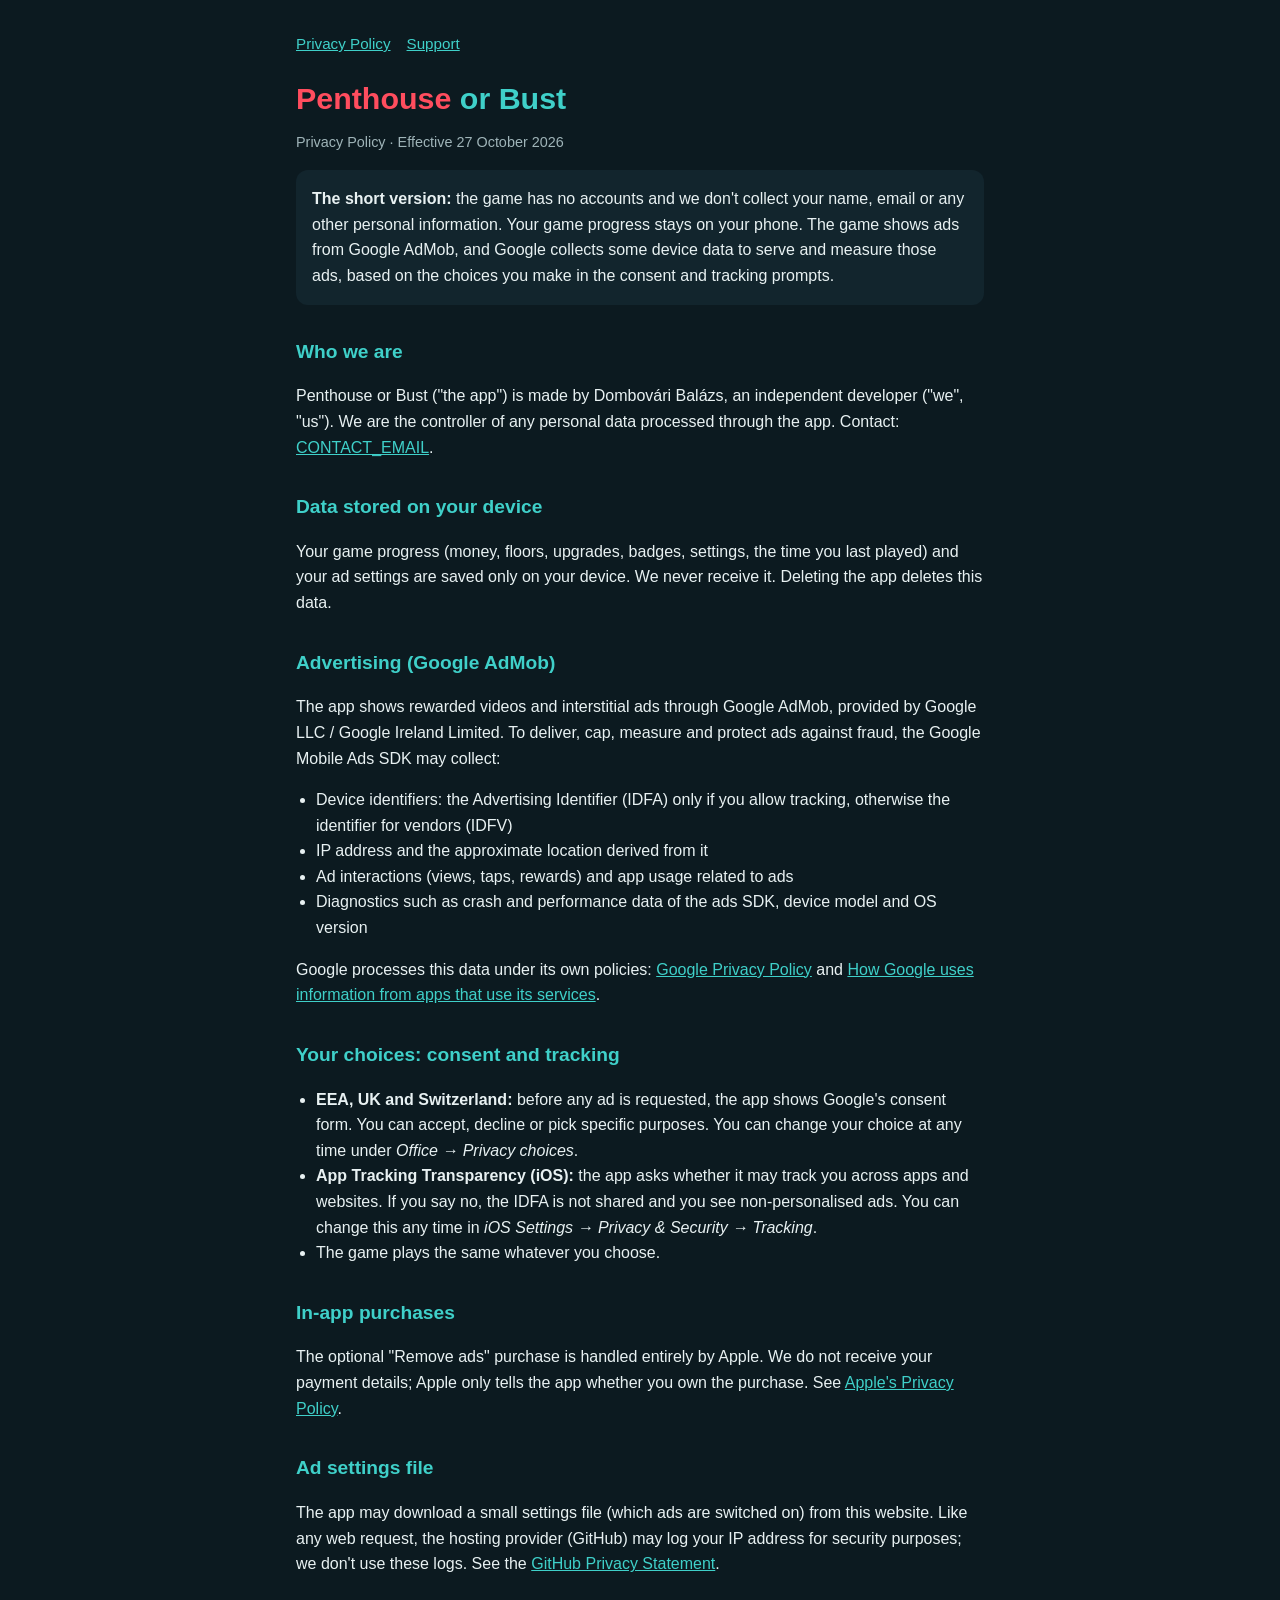
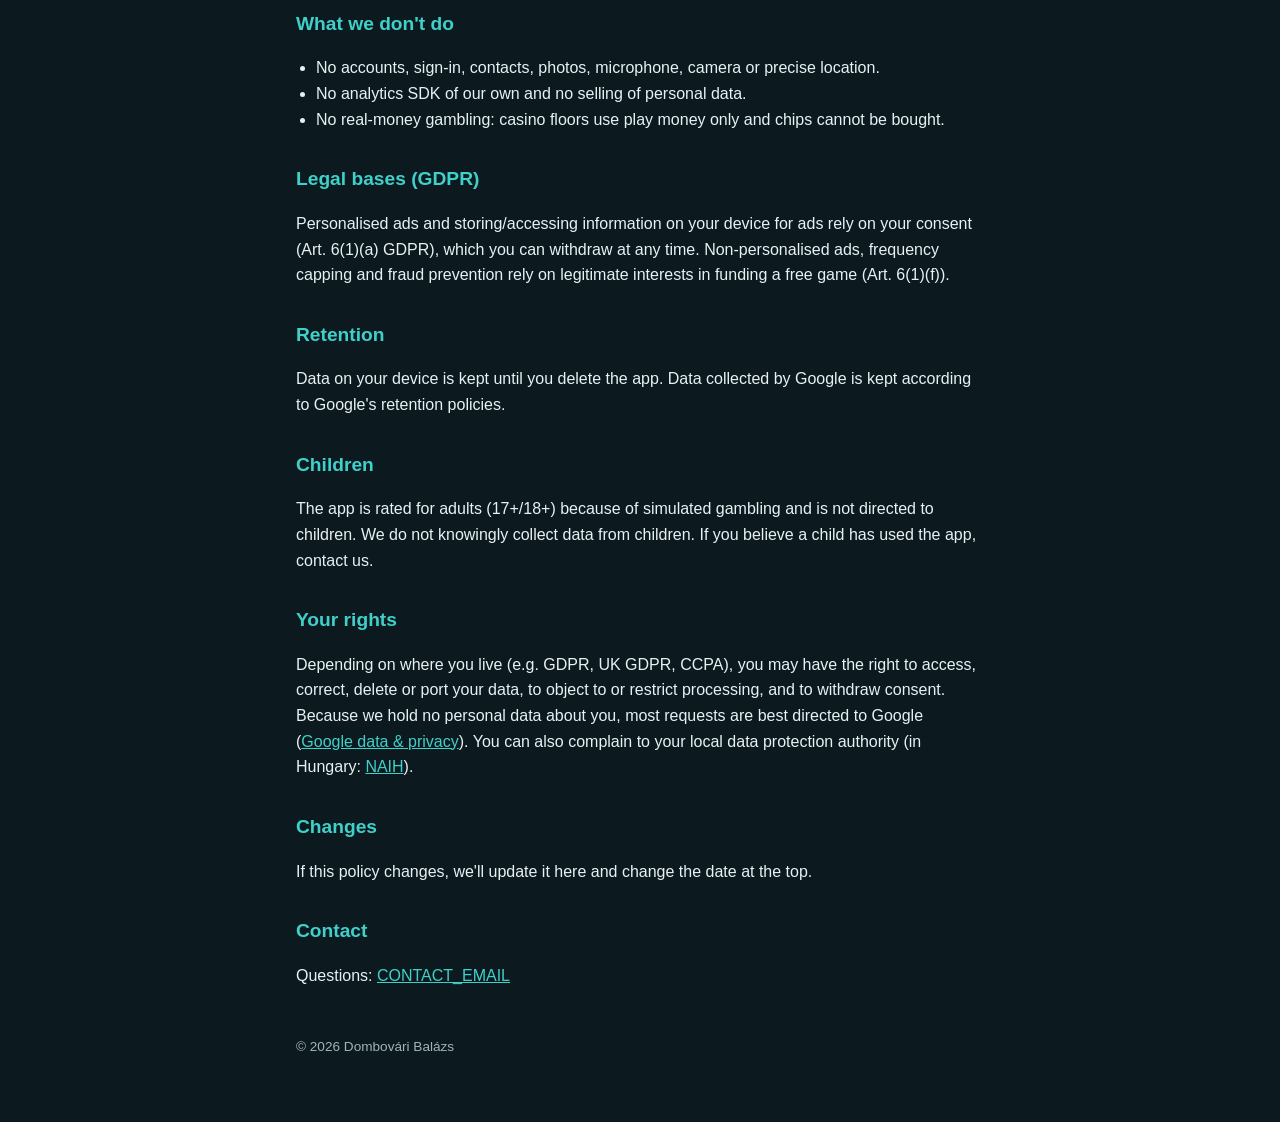
==== index.html @ befe8096 "Add privacy policy and support pages for GitHub Pages Co-Authored-By: Claude Opus 5.5 <noreply@anthr" ====
<!doctype html>
<html lang="en">
<head>
<meta charset="utf-8">
<meta name="viewport" content="width=device-width, initial-scale=1">
<title>Penthouse or Bust – Privacy Policy</title>
<link rel="stylesheet" href="style.css">
</head>
<body>
<main>
<nav><a href="./">Privacy Policy</a><a href="support.html">Support</a></nav>
<h1><span class="red">Penthouse</span> <span class="teal">or Bust</span></h1>
<p class="muted">Privacy Policy · Effective 27 October 2026</p>

<div class="card">
<strong>The short version:</strong> the game has no accounts and we don't collect your name, email or any other
personal information. Your game progress stays on your phone. The game shows ads from Google AdMob, and Google
collects some device data to serve and measure those ads, based on the choices you make in the consent and
tracking prompts.
</div>

<h2>Who we are</h2>
<p>Penthouse or Bust ("the app") is made by Dombovári Balázs, an independent developer ("we", "us"). We are the
controller of any personal data processed through the app. Contact: <a href="mailto:CONTACT_EMAIL">CONTACT_EMAIL</a>.</p>

<h2>Data stored on your device</h2>
<p>Your game progress (money, floors, upgrades, badges, settings, the time you last played) and your ad
settings are saved only on your device. We never receive it. Deleting the app deletes this data.</p>

<h2>Advertising (Google AdMob)</h2>
<p>The app shows rewarded videos and interstitial ads through Google AdMob, provided by Google LLC / Google Ireland
Limited. To deliver, cap, measure and protect ads against fraud, the Google Mobile Ads SDK may collect:</p>
<ul>
<li>Device identifiers: the Advertising Identifier (IDFA) only if you allow tracking, otherwise the
identifier for vendors (IDFV)</li>
<li>IP address and the approximate location derived from it</li>
<li>Ad interactions (views, taps, rewards) and app usage related to ads</li>
<li>Diagnostics such as crash and performance data of the ads SDK, device model and OS version</li>
</ul>
<p>Google processes this data under its own policies:
<a href="https://policies.google.com/privacy">Google Privacy Policy</a> and
<a href="https://policies.google.com/technologies/partner-sites">How Google uses information from apps that use its
services</a>.</p>

<h2>Your choices: consent and tracking</h2>
<ul>
<li><strong>EEA, UK and Switzerland:</strong> before any ad is requested, the app shows Google's consent form. You
can accept, decline or pick specific purposes. You can change your choice at any time under
<em>Office → Privacy choices</em>.</li>
<li><strong>App Tracking Transparency (iOS):</strong> the app asks whether it may track you across apps and
websites. If you say no, the IDFA is not shared and you see non-personalised ads. You can change this any time in
<em>iOS Settings → Privacy &amp; Security → Tracking</em>.</li>
<li>The game plays the same whatever you choose.</li>
</ul>

<h2>In-app purchases</h2>
<p>The optional "Remove ads" purchase is handled entirely by Apple. We do not receive your payment details; Apple
only tells the app whether you own the purchase. See
<a href="https://www.apple.com/legal/privacy/">Apple's Privacy Policy</a>.</p>

<h2>Ad settings file</h2>
<p>The app may download a small settings file (which ads are switched on) from this website. Like any web request,
the hosting provider (GitHub) may log your IP address for security purposes; we don't use these logs. See the
<a href="https://docs.github.com/en/site-policy/privacy-policies/github-general-privacy-statement">GitHub Privacy
Statement</a>.</p>

<h2>What we don't do</h2>
<ul>
<li>No accounts, sign-in, contacts, photos, microphone, camera or precise location.</li>
<li>No analytics SDK of our own and no selling of personal data.</li>
<li>No real-money gambling: casino floors use play money only and chips cannot be bought.</li>
</ul>

<h2>Legal bases (GDPR)</h2>
<p>Personalised ads and storing/accessing information on your device for ads rely on your consent (Art. 6(1)(a)
GDPR), which you can withdraw at any time. Non-personalised ads, frequency capping and fraud prevention rely on
legitimate interests in funding a free game (Art. 6(1)(f)).</p>

<h2>Retention</h2>
<p>Data on your device is kept until you delete the app. Data collected by Google is kept according to Google's
retention policies.</p>

<h2>Children</h2>
<p>The app is rated for adults (17+/18+) because of simulated gambling and is not directed to children. We do not
knowingly collect data from children. If you believe a child has used the app, contact us.</p>

<h2>Your rights</h2>
<p>Depending on where you live (e.g. GDPR, UK GDPR, CCPA), you may have the right to access, correct, delete or
port your data, to object to or restrict processing, and to withdraw consent. Because we hold no personal data
about you, most requests are best directed to Google
(<a href="https://myaccount.google.com/data-and-privacy">Google data &amp; privacy</a>). You can also complain to
your local data protection authority (in Hungary: <a href="https://naih.hu">NAIH</a>).</p>

<h2>Changes</h2>
<p>If this policy changes, we'll update it here and change the date at the top.</p>

<h2>Contact</h2>
<p>Questions: <a href="mailto:CONTACT_EMAIL">CONTACT_EMAIL</a></p>

<footer>© 2026 Dombovári Balázs</footer>
</main>
</body>
</html>
---- style.css ----
:root { --bg: #0C1A20; --fg: #E8F1F2; --muted: #9FB4B8; --accent: #3FD0C9; --red: #FF4D5E; --card: #12252D; }
* { box-sizing: border-box; }
body { margin: 0; background: var(--bg); color: var(--fg); font: 16px/1.6 -apple-system, BlinkMacSystemFont, "Segoe UI", Roboto, sans-serif; }
main { max-width: 720px; margin: 0 auto; padding: 32px 16px 64px; }
h1 { font-size: 1.9rem; line-height: 1.2; margin: 0 0 4px; }
h1 .red { color: var(--red); } h1 .teal { color: var(--accent); }
h2 { font-size: 1.2rem; margin: 32px 0 8px; color: var(--accent); }
p, li { color: var(--fg); } .muted { color: var(--muted); font-size: .9rem; }
a { color: var(--accent); }
ul { padding-left: 20px; }
.card { background: var(--card); border-radius: 12px; padding: 16px; margin: 16px 0; }
nav { display: flex; gap: 16px; margin-bottom: 24px; font-size: .95rem; }
footer { margin-top: 48px; color: var(--muted); font-size: .85rem; }
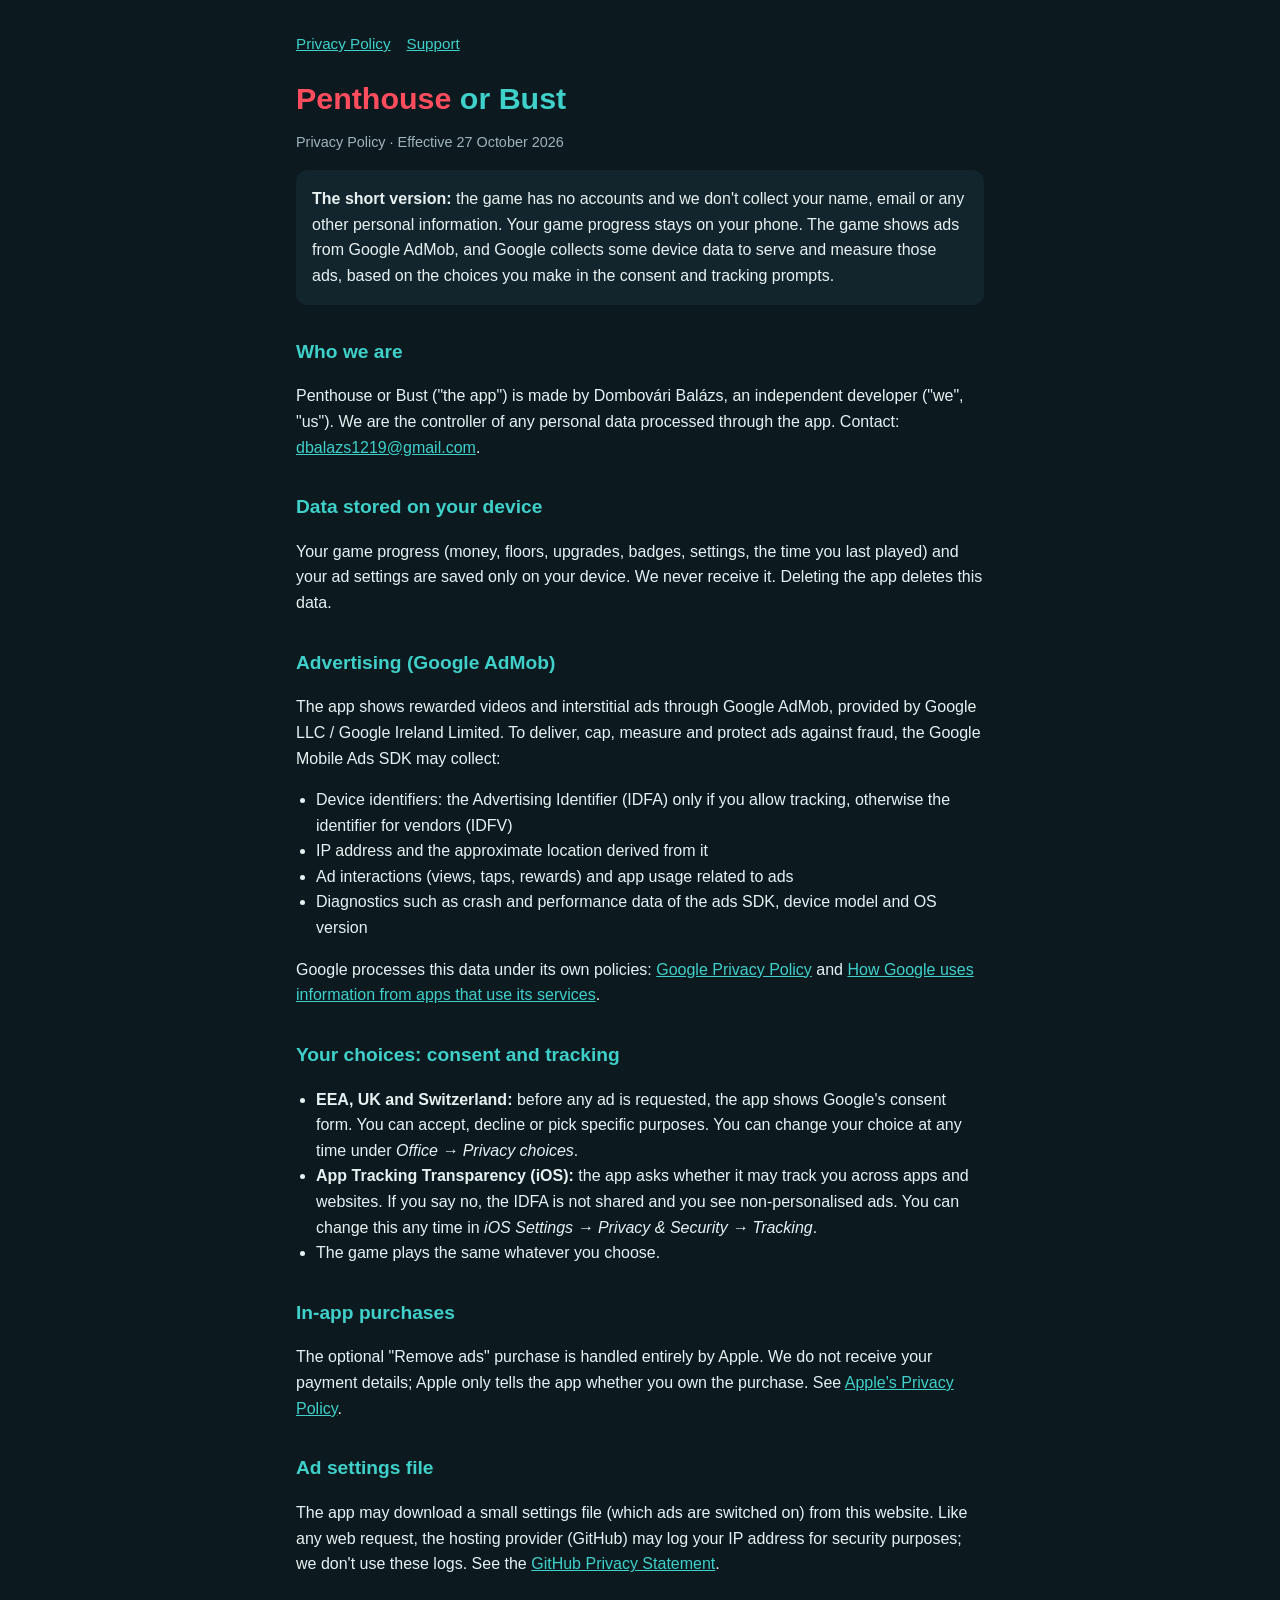
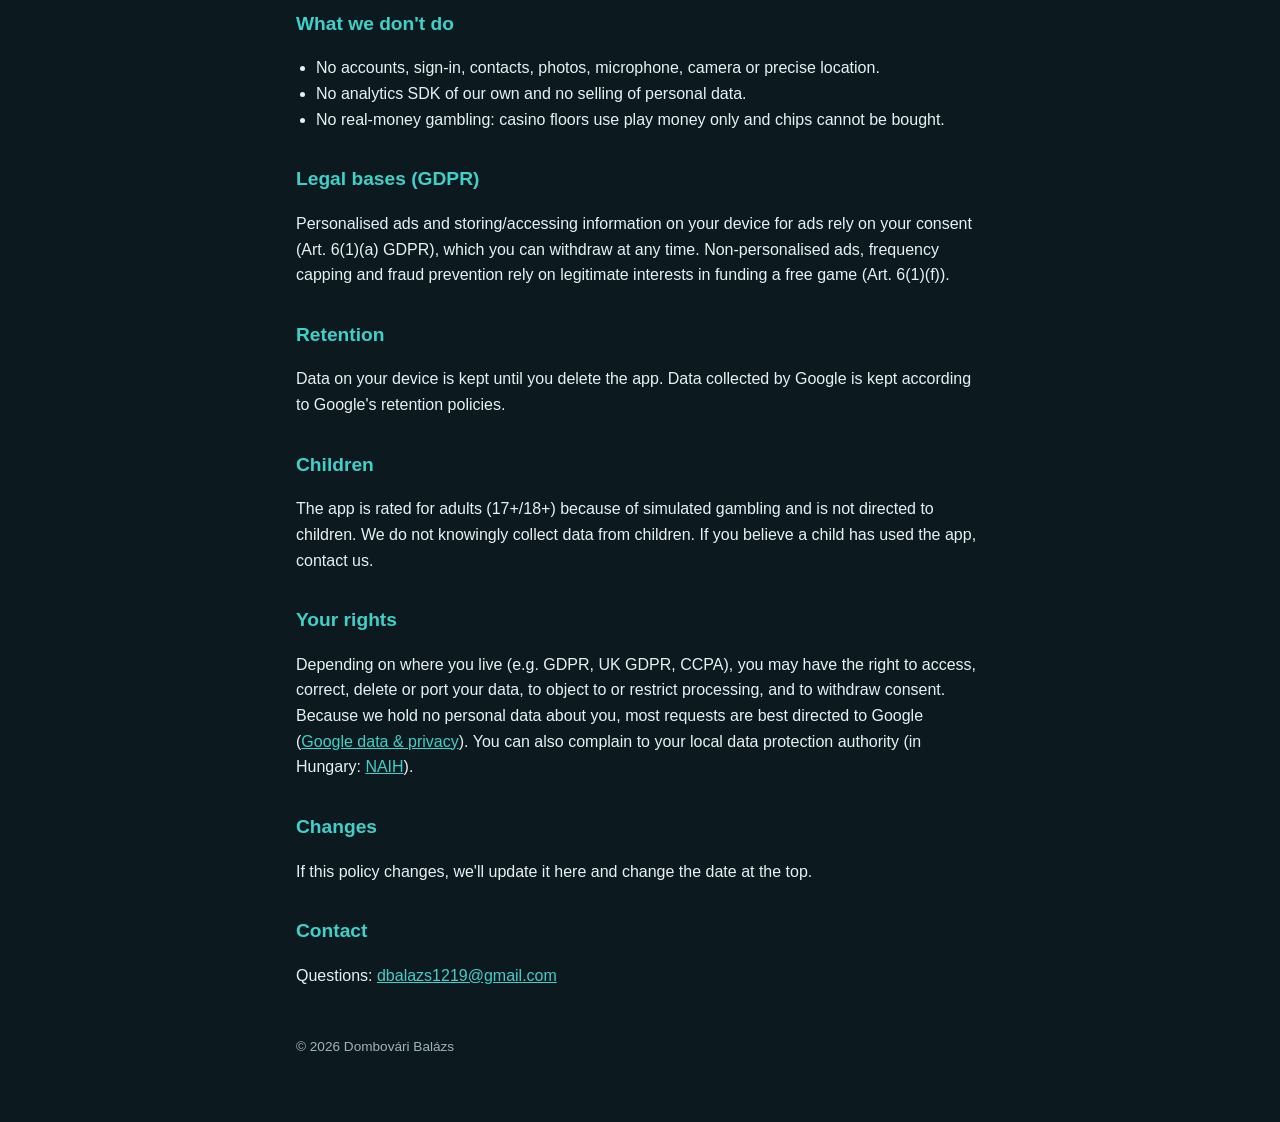
==== commit dd290498: "Add contact email" ====
--- a/index.html
+++ b/index.html
@@ -21,7 +21,7 @@
 
 <h2>Who we are</h2>
 <p>Penthouse or Bust ("the app") is made by Dombovári Balázs, an independent developer ("we", "us"). We are the
-controller of any personal data processed through the app. Contact: <a href="mailto:CONTACT_EMAIL">CONTACT_EMAIL</a>.</p>
+controller of any personal data processed through the app. Contact: <a href="mailto:dbalazs1219@gmail.com">dbalazs1219@gmail.com</a>.</p>
 
 <h2>Data stored on your device</h2>
 <p>Your game progress (money, floors, upgrades, badges, settings, the time you last played) and your ad
@@ -95,7 +95,7 @@
 <p>If this policy changes, we'll update it here and change the date at the top.</p>
 
 <h2>Contact</h2>
-<p>Questions: <a href="mailto:CONTACT_EMAIL">CONTACT_EMAIL</a></p>
+<p>Questions: <a href="mailto:dbalazs1219@gmail.com">dbalazs1219@gmail.com</a></p>
 
 <footer>© 2026 Dombovári Balázs</footer>
 </main>
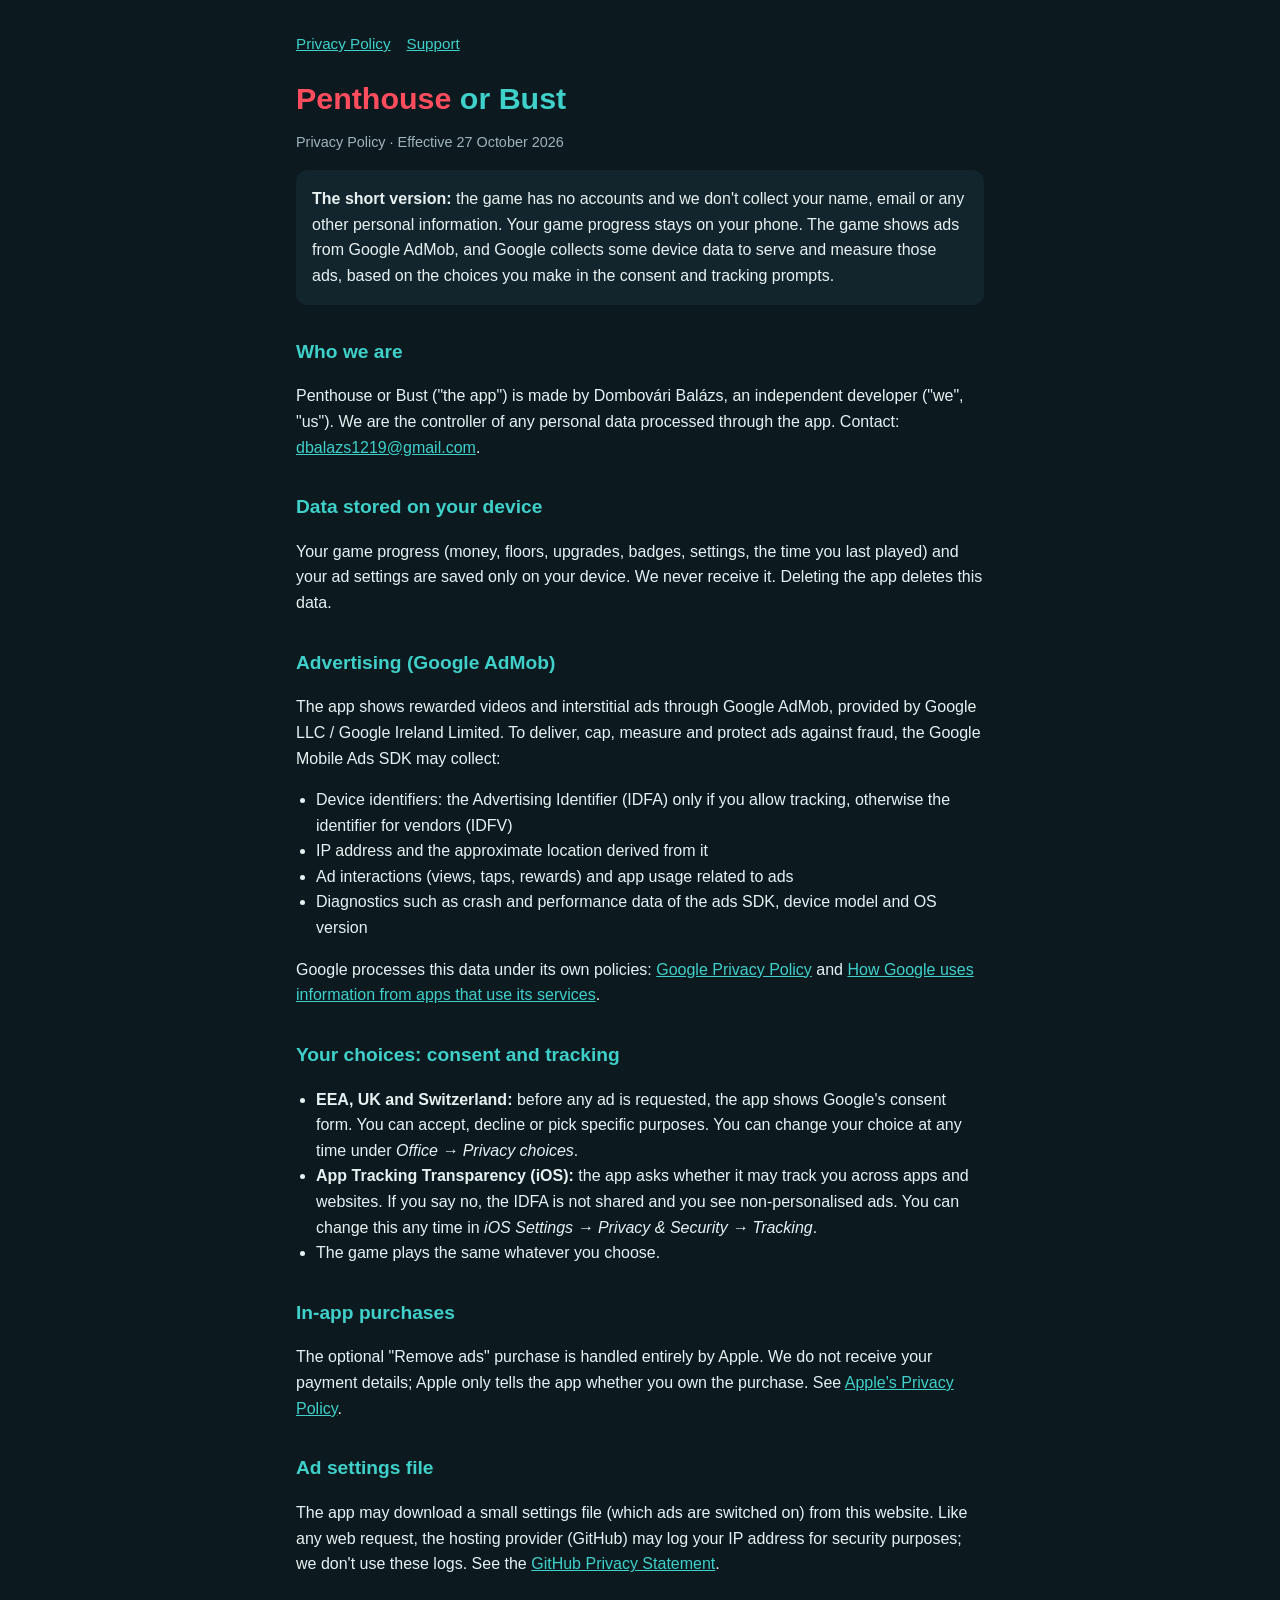
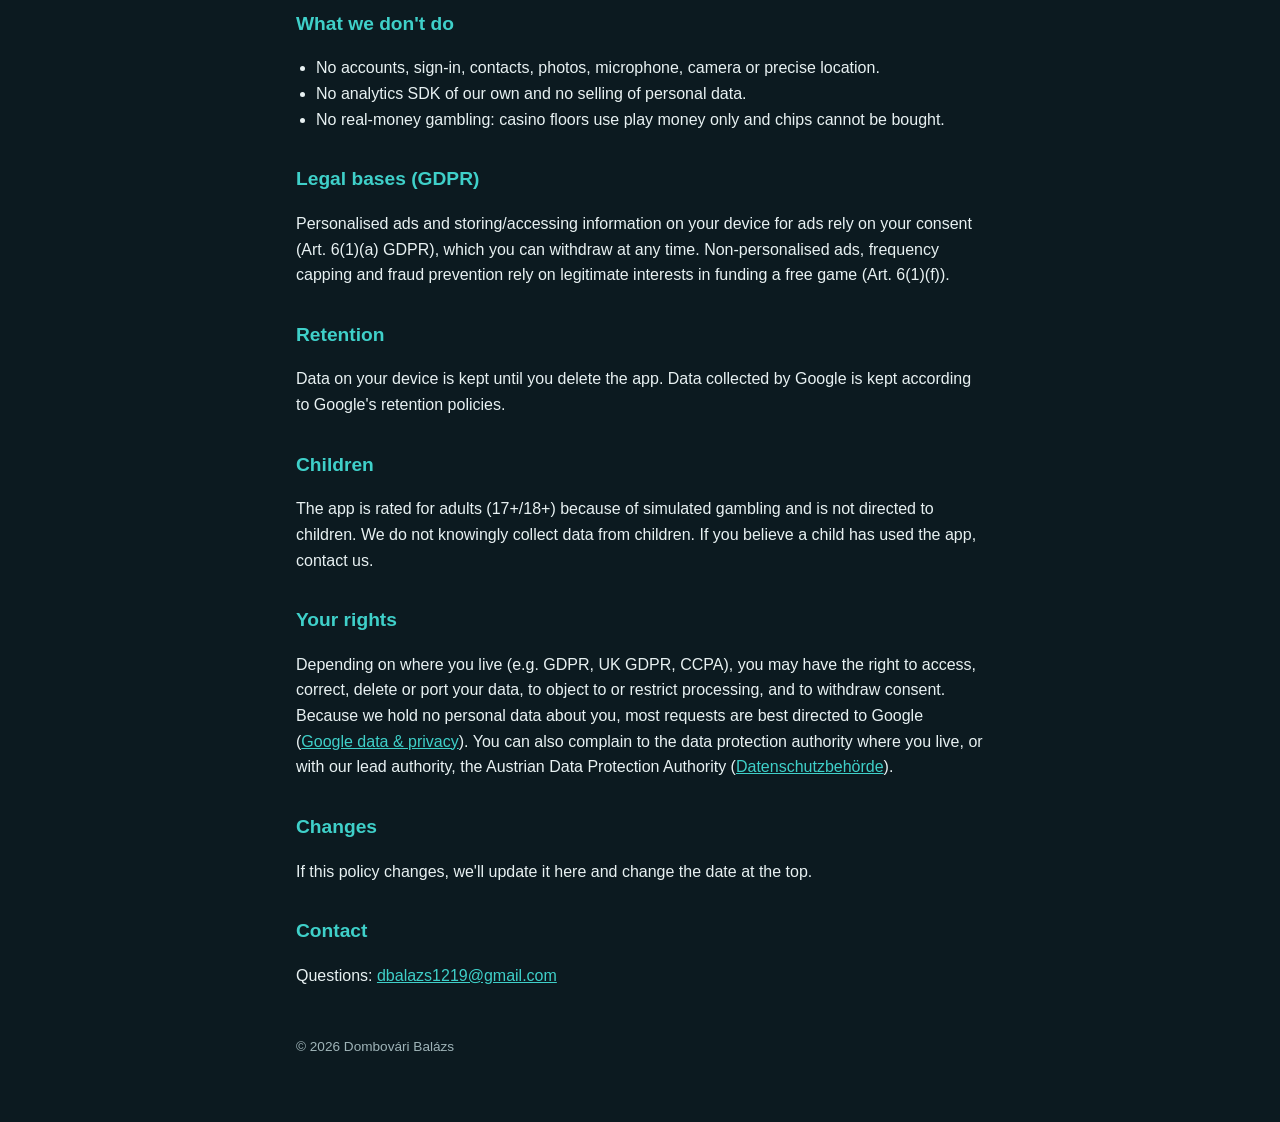
==== commit aae06f8b: "Name the Austrian data protection authority" ====
--- a/index.html
+++ b/index.html
@@ -89,7 +89,8 @@
 port your data, to object to or restrict processing, and to withdraw consent. Because we hold no personal data
 about you, most requests are best directed to Google
 (<a href="https://myaccount.google.com/data-and-privacy">Google data &amp; privacy</a>). You can also complain to
-your local data protection authority (in Hungary: <a href="https://naih.hu">NAIH</a>).</p>
+the data protection authority where you live, or with our lead authority, the Austrian Data Protection Authority
+(<a href="https://www.dsb.gv.at">Datenschutzbehörde</a>).</p>
 
 <h2>Changes</h2>
 <p>If this policy changes, we'll update it here and change the date at the top.</p>
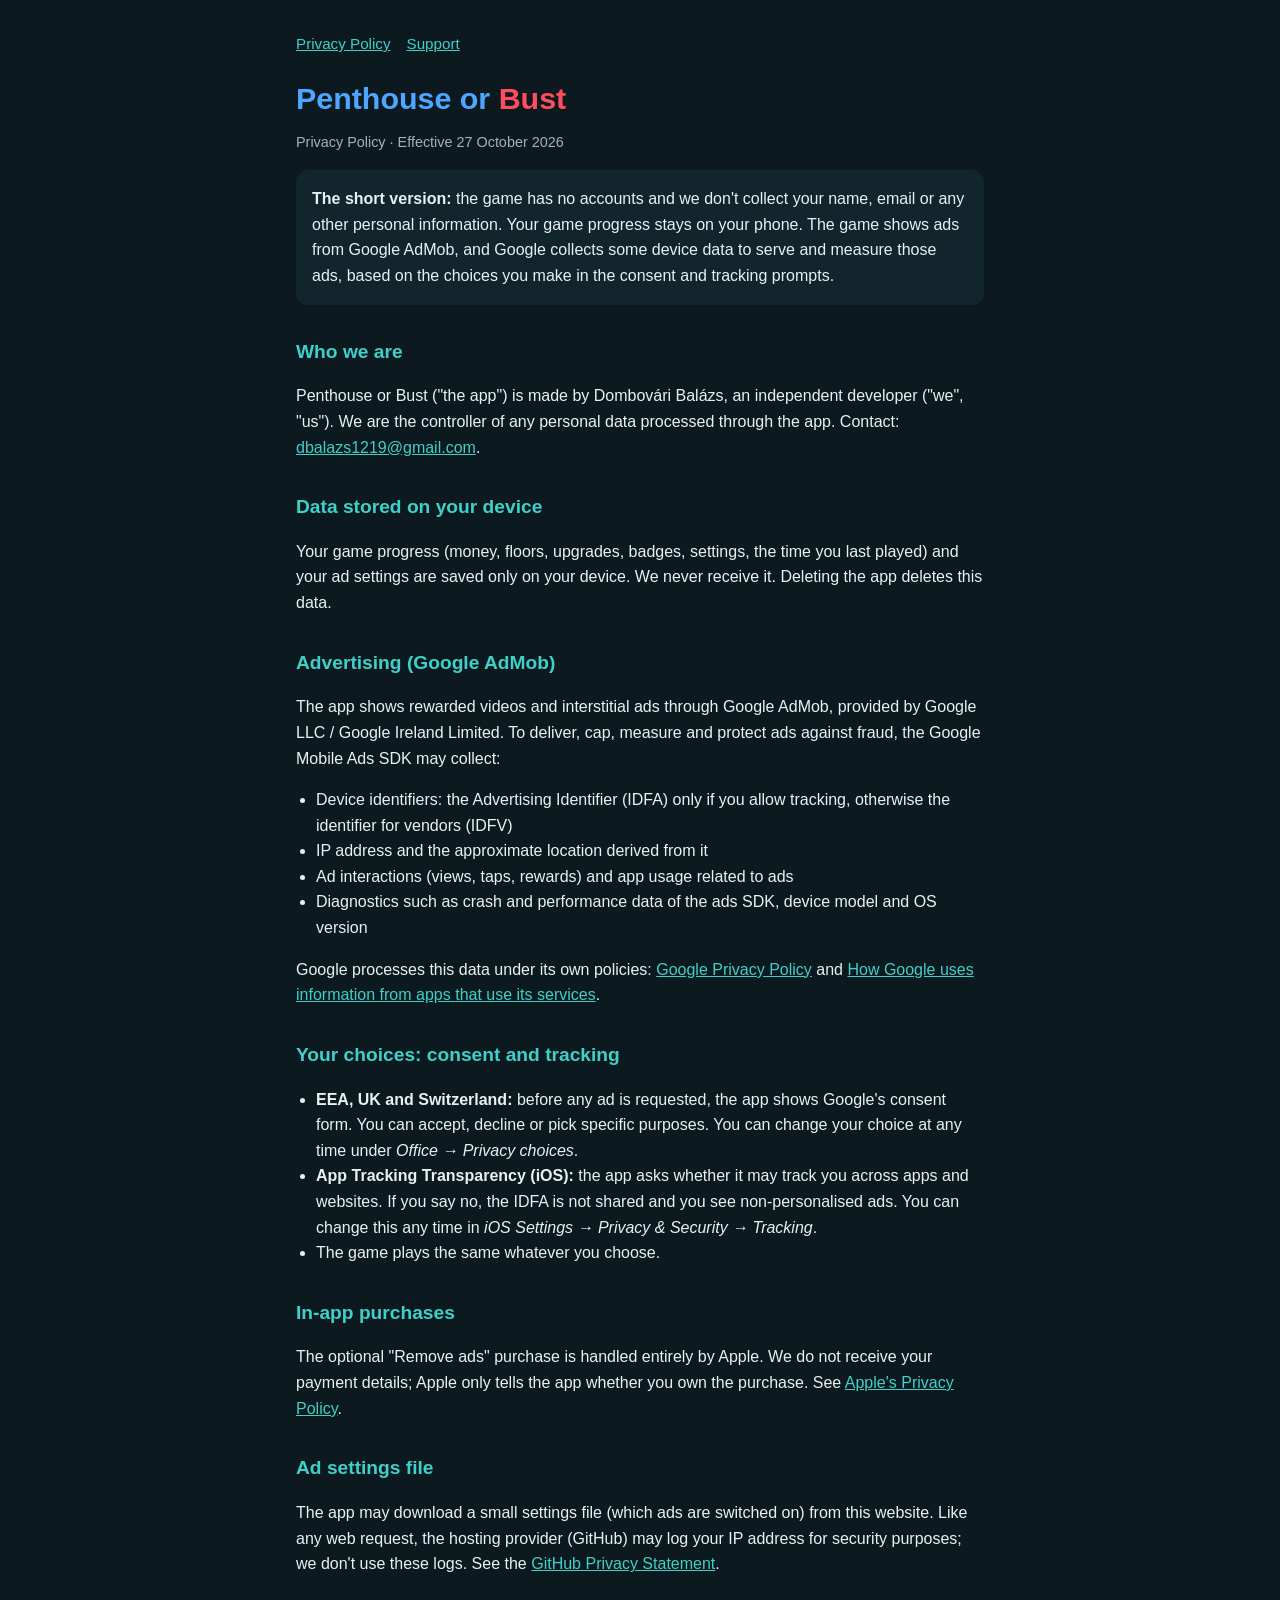
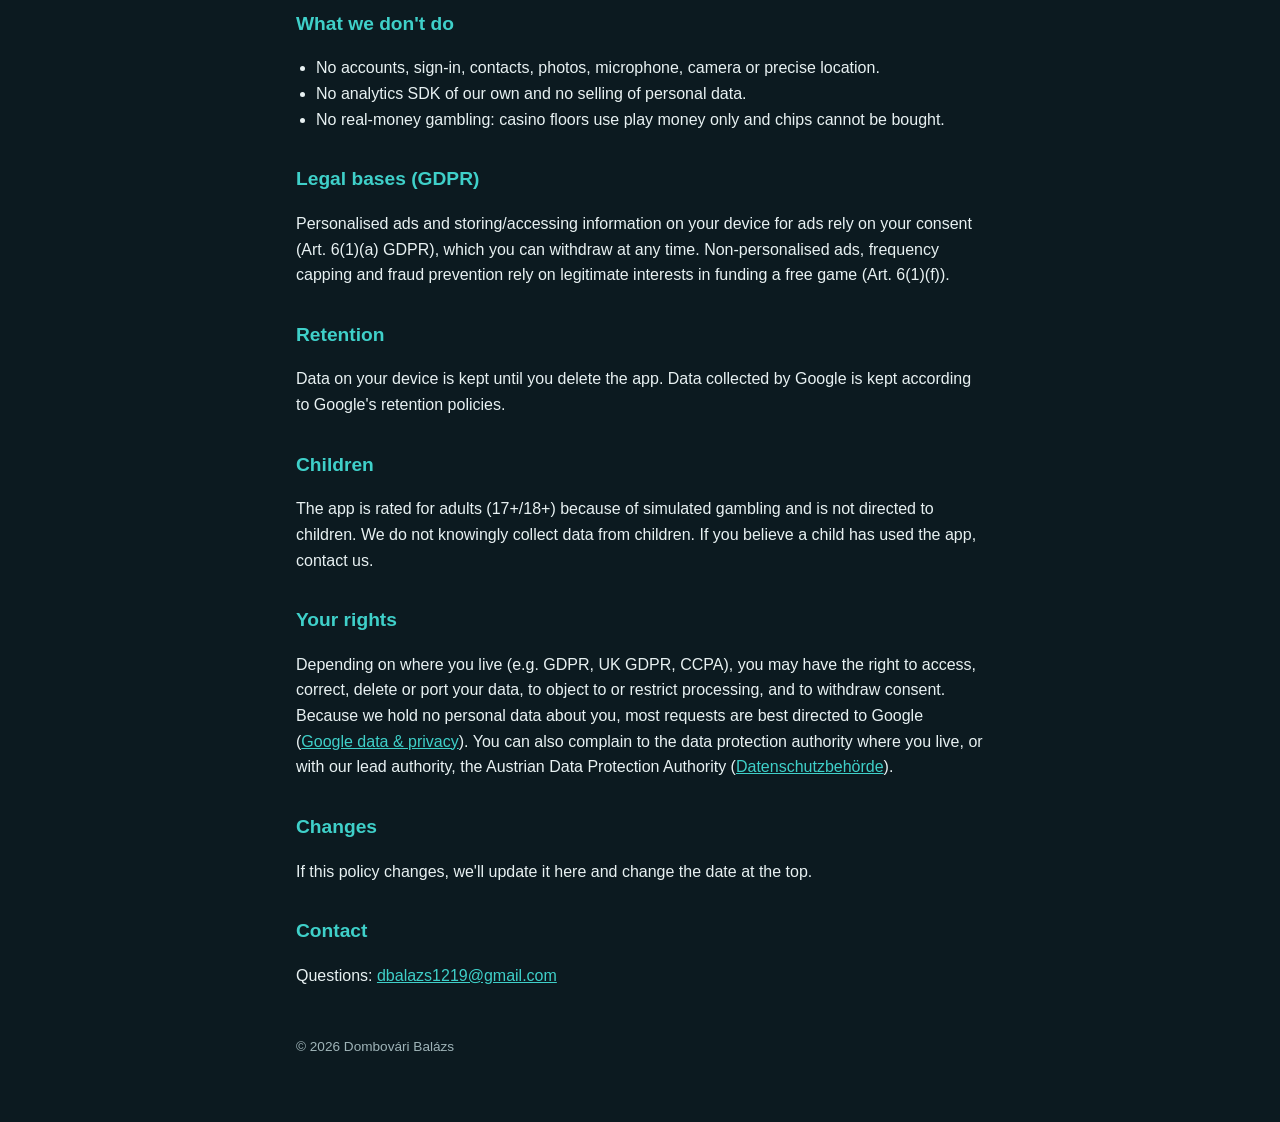
==== commit 626cafc7: "Title colours: Penthouse or in blue, Bust in red" ====
--- a/index.html
+++ b/index.html
@@ -9,7 +9,7 @@
 <body>
 <main>
 <nav><a href="./">Privacy Policy</a><a href="support.html">Support</a></nav>
-<h1><span class="red">Penthouse</span> <span class="teal">or Bust</span></h1>
+<h1><span class="blue">Penthouse or</span> <span class="red">Bust</span></h1>
 <p class="muted">Privacy Policy · Effective 27 October 2026</p>
 
 <div class="card">
--- a/style.css
+++ b/style.css
@@ -1,9 +1,9 @@
-:root { --bg: #0C1A20; --fg: #E8F1F2; --muted: #9FB4B8; --accent: #3FD0C9; --red: #FF4D5E; --card: #12252D; }
+:root { --bg: #0C1A20; --fg: #E8F1F2; --muted: #9FB4B8; --accent: #3FD0C9; --red: #FF4D5E; --blue: #4DA6FF; --card: #12252D; }
 * { box-sizing: border-box; }
 body { margin: 0; background: var(--bg); color: var(--fg); font: 16px/1.6 -apple-system, BlinkMacSystemFont, "Segoe UI", Roboto, sans-serif; }
 main { max-width: 720px; margin: 0 auto; padding: 32px 16px 64px; }
 h1 { font-size: 1.9rem; line-height: 1.2; margin: 0 0 4px; }
-h1 .red { color: var(--red); } h1 .teal { color: var(--accent); }
+h1 .red { color: var(--red); } h1 .blue { color: var(--blue); }
 h2 { font-size: 1.2rem; margin: 32px 0 8px; color: var(--accent); }
 p, li { color: var(--fg); } .muted { color: var(--muted); font-size: .9rem; }
 a { color: var(--accent); }
